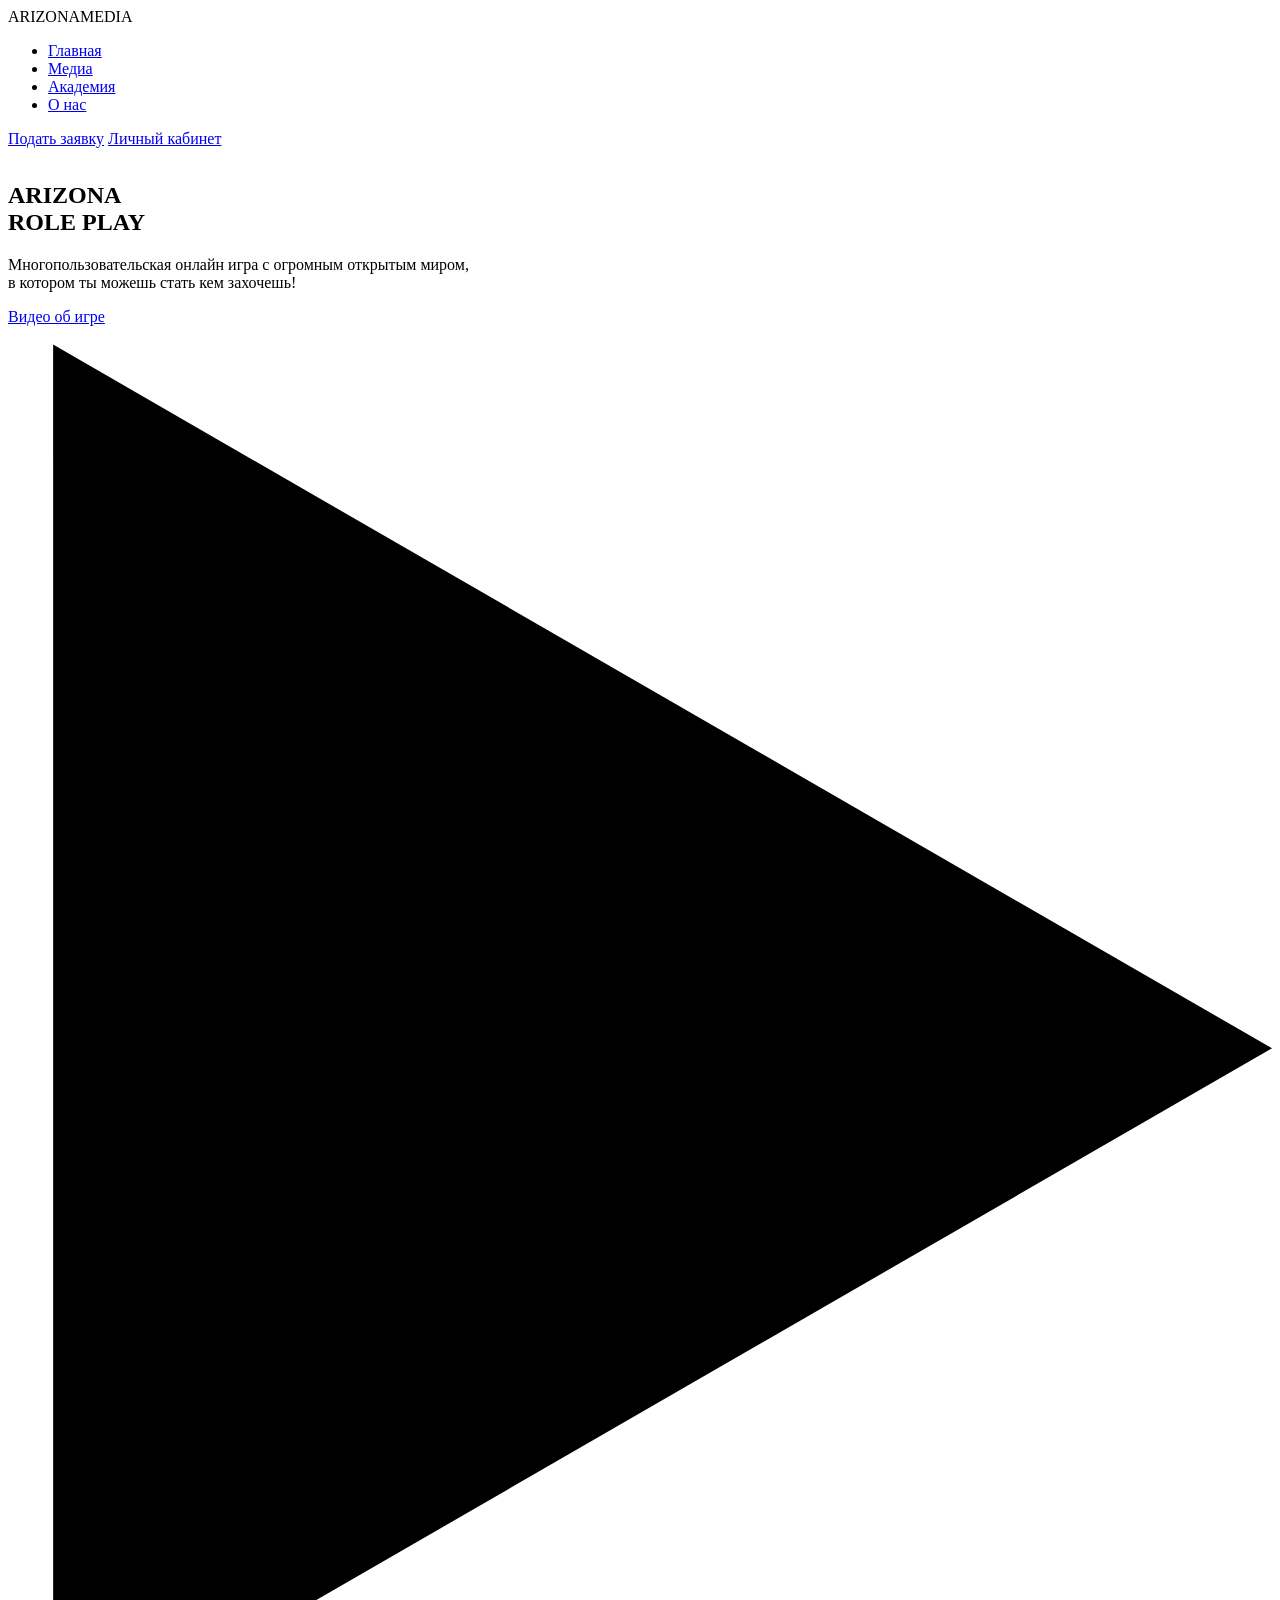
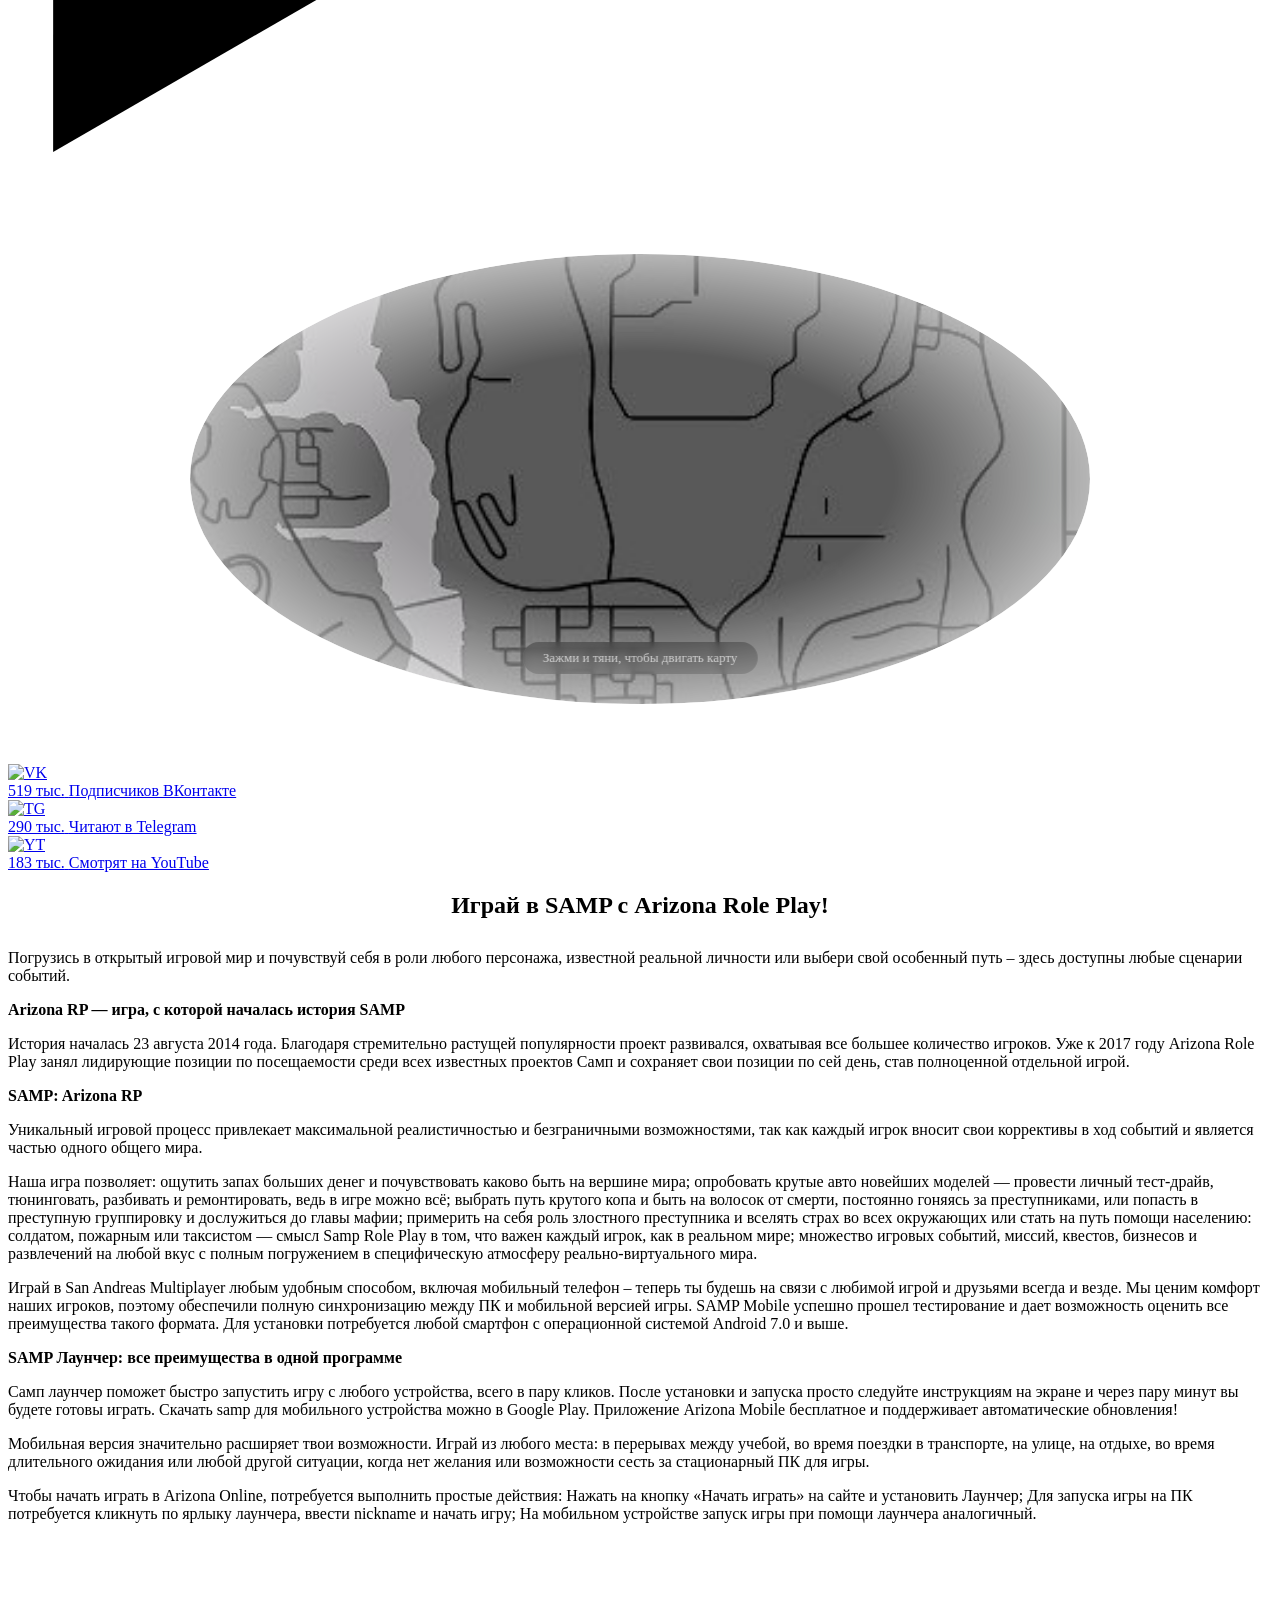
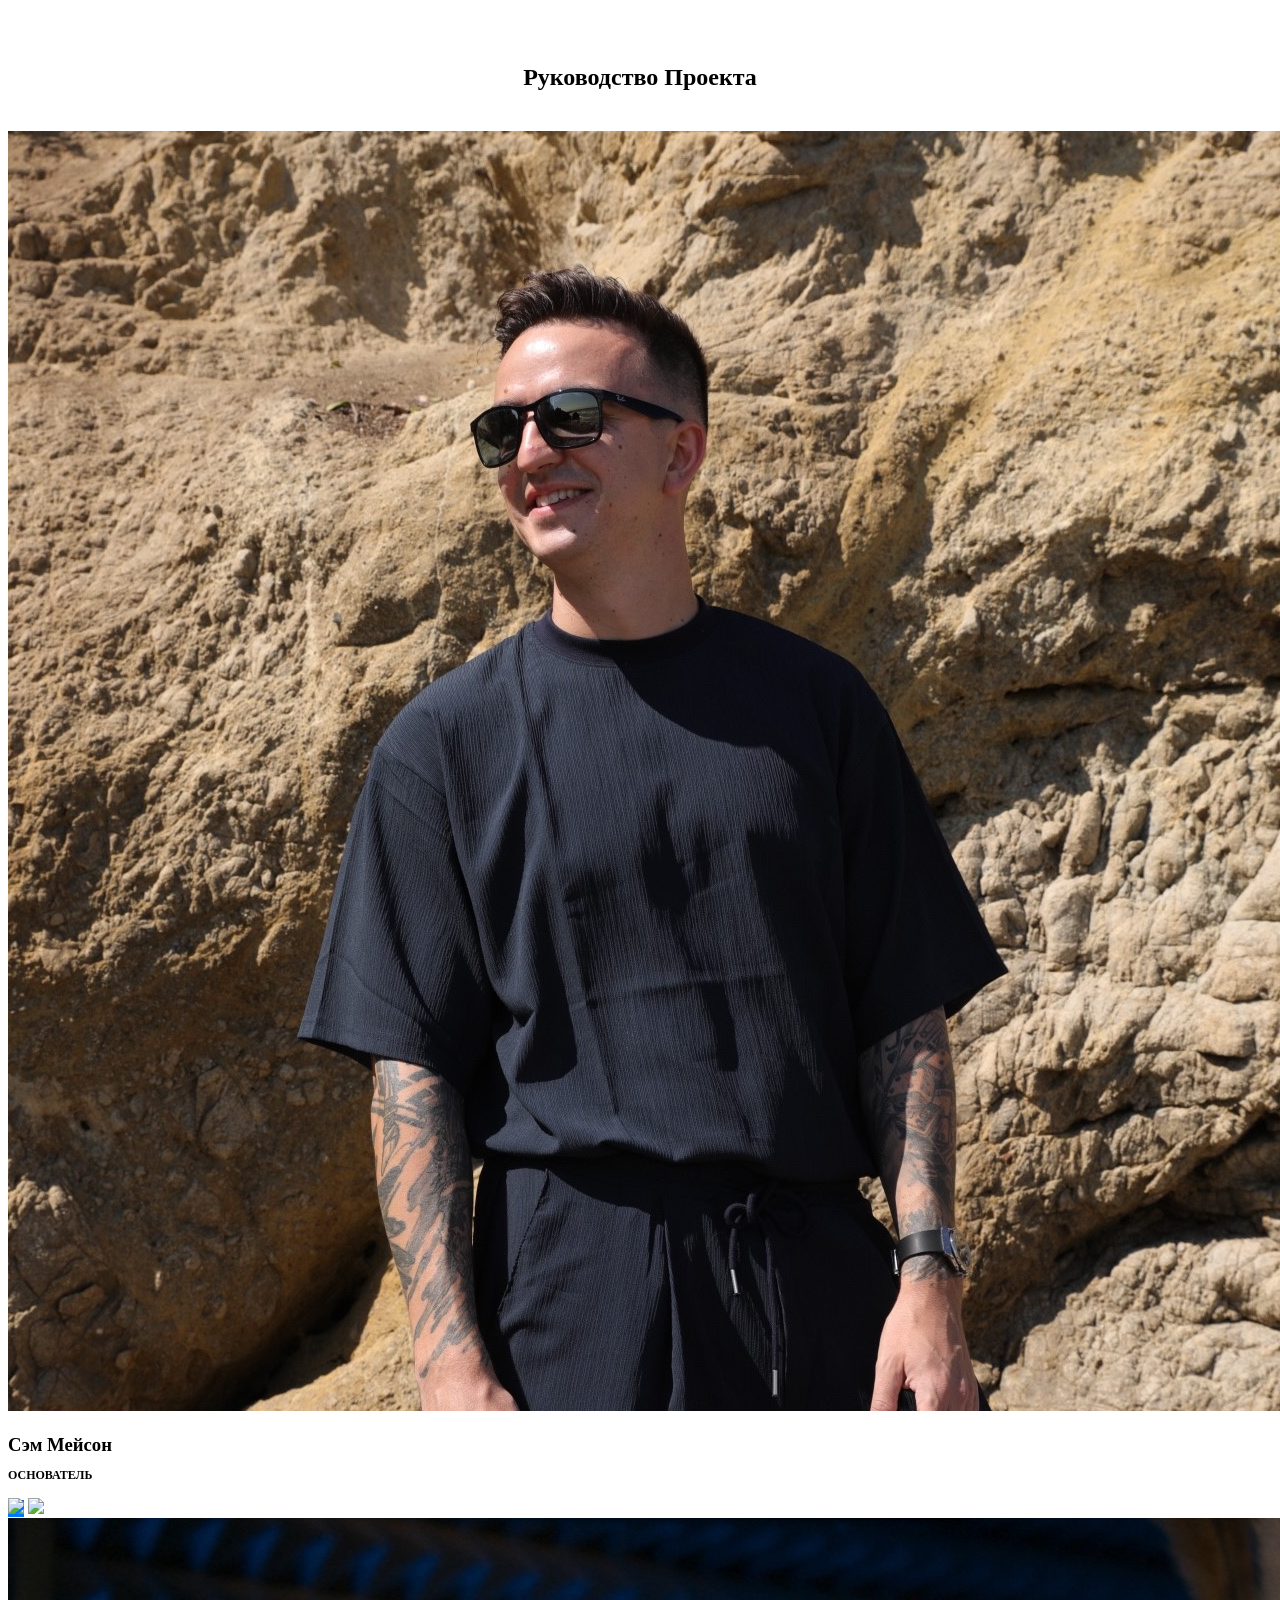
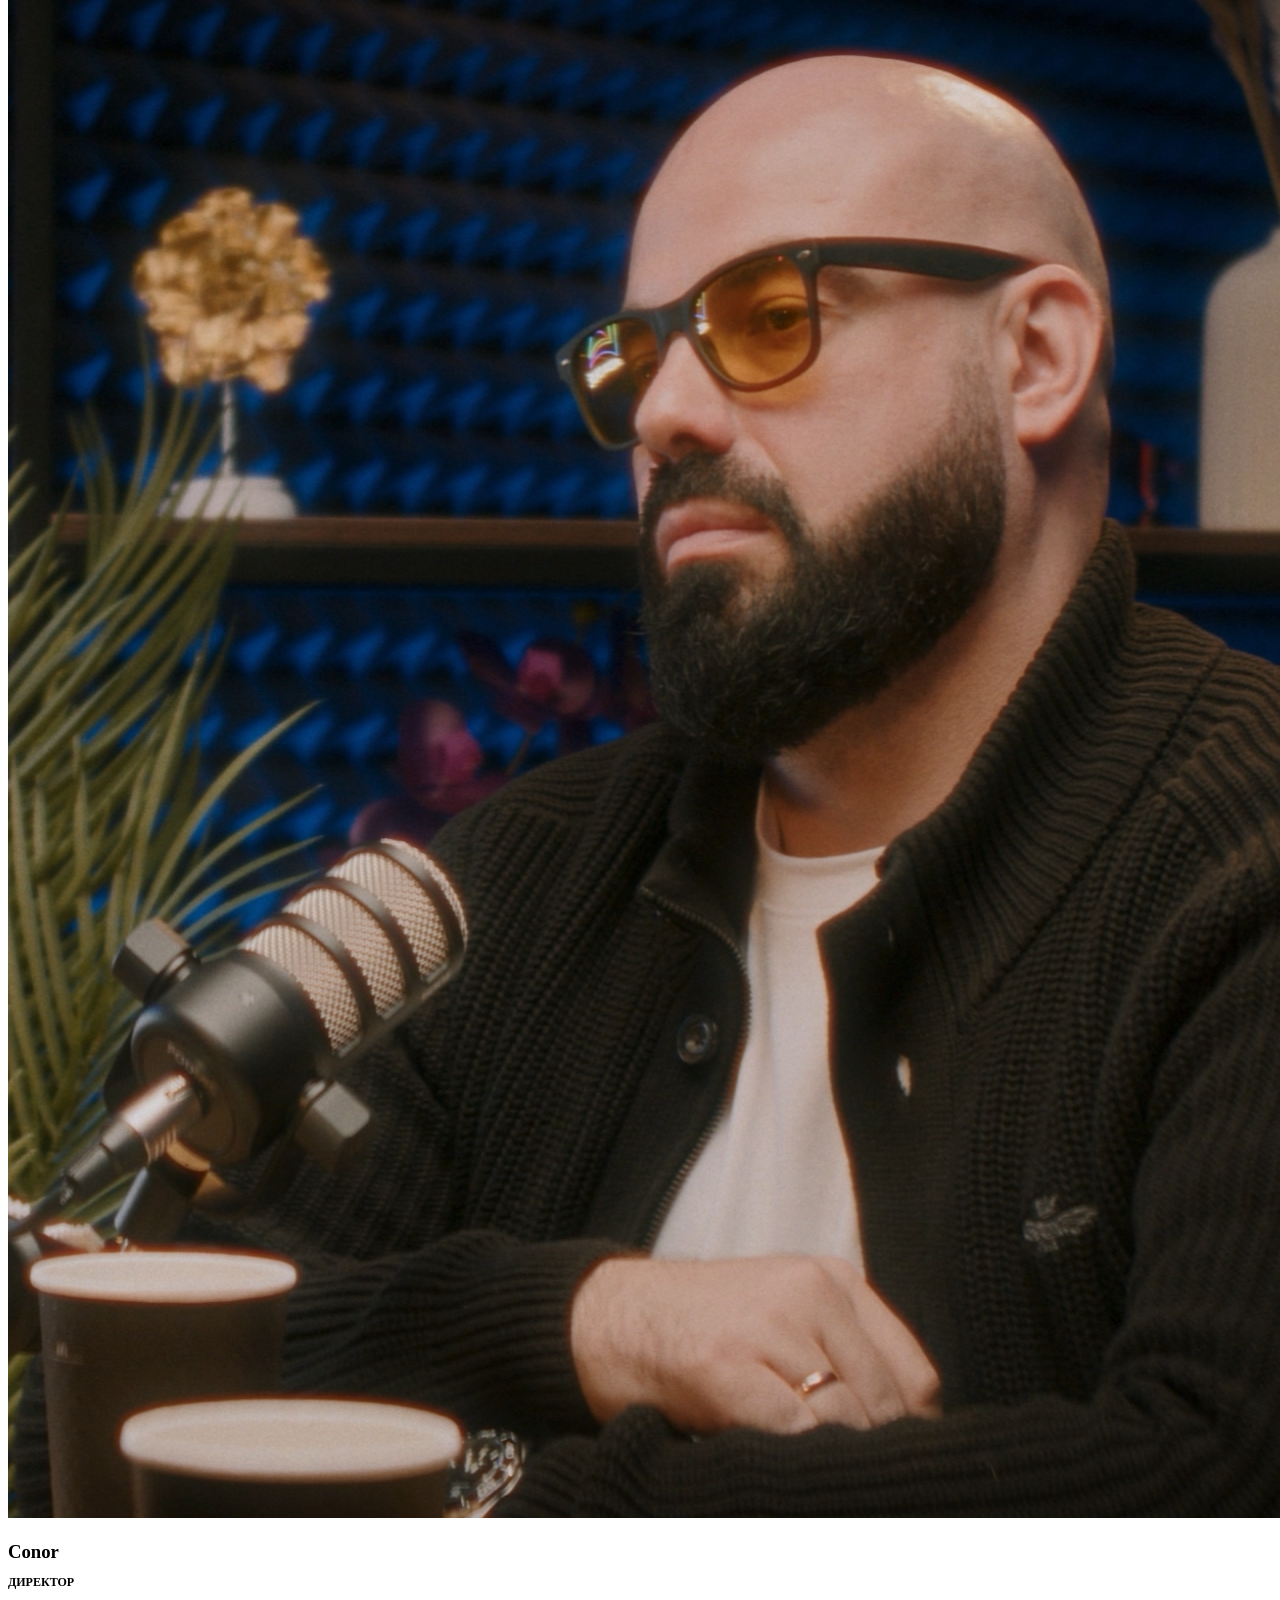
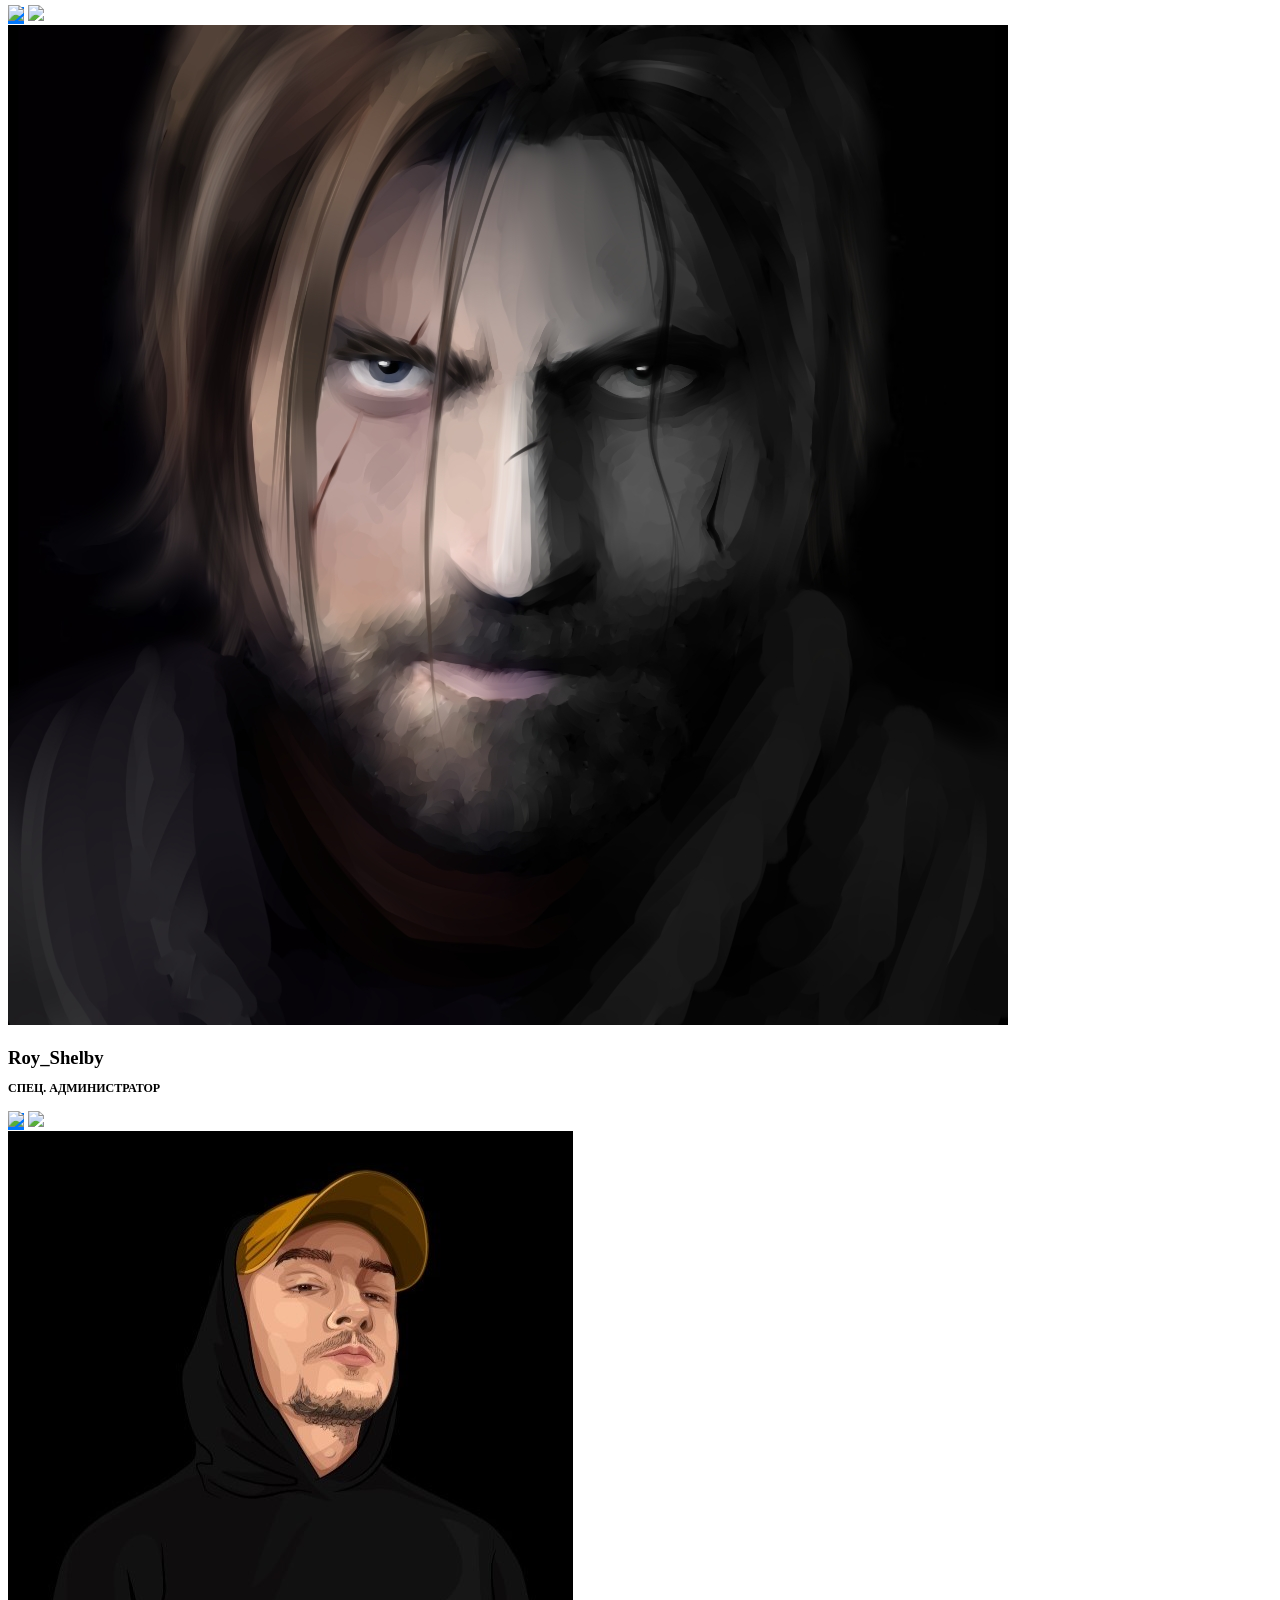
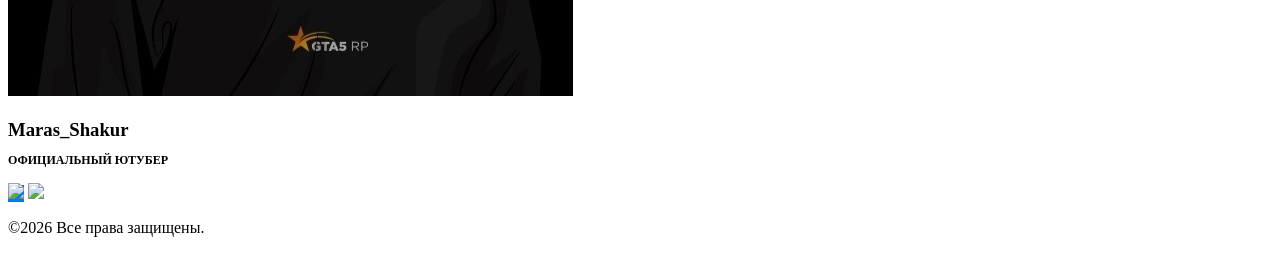
==== pages/about.html @ f9cc820c "Add files via upload" ====
<!DOCTYPE html>
<html lang="ru">
<head>
    <meta charset="UTF-8">
    <meta name="viewport" content="width=device-width, initial-scale=1.0">
    <title>Arizona Media</title>
    
    <link rel="preconnect" href="https://fonts.googleapis.com">
    <link rel="preconnect" href="https://fonts.gstatic.com" crossorigin>
    <link href="https://fonts.googleapis.com/css2?family=Rubik:ital,wght@0,400;0,500;0,700;0,900;1,700;1,900&display=swap" rel="stylesheet">

    <link rel="stylesheet" href="../css/reset.css">
    <link rel="stylesheet" href="../css/base.css">
    <link rel="stylesheet" href="../css/layout.css">
    <link rel="stylesheet" href="../css/components.css">

    <style>
        /* Овальный контейнер карты */
        .interactive-map-container {
            width: 100%;
            height: 450px; 
            
            /* Форма овала */
            border-radius: 50%; 

            /* --- УБРАЛИ ЧЕРНЫЙ ФОН --- */
            background: transparent; 
            /* ------------------------- */

            /* Маска для плавного исчезновения краев */
            -webkit-mask-image: radial-gradient(ellipse at center, black 40%, transparent 95%);
            mask-image: radial-gradient(ellipse at center, black 40%, transparent 95%);

            overflow: hidden;
            position: relative;
            margin-bottom: 60px;
            cursor: grab;
            
            /* Тень снаружи */
            box-shadow: 0 20px 50px rgba(0,0,0,0.5);
            
            max-width: 900px; 
            margin-left: auto;
            margin-right: auto;
        }

        .interactive-map-container:active {
            cursor: grabbing;
        }

        /* Сама картинка карты */
        .draggable-map-img {
            position: absolute;
            
            /* --- ПРИБЛИЗИЛИ КАРТУ (ЗУМ) --- */
            width: 280%; /* Было 160%, стало 280% - очень крупно */
            height: auto; 
            
            /* Центруем увеличенную карту */
            top: -90%;
            left: -90%;
            /* ------------------------------ */

            user-select: none;
            pointer-events: none;
            will-change: transform;
        }

        /* Подсказка поверх карты */
        .map-hint {
            position: absolute;
            bottom: 30px;
            left: 50%;
            transform: translateX(-50%);
            background: rgba(0,0,0,0.5);
            backdrop-filter: blur(5px);
            color: rgba(255, 255, 255, 0.7);
            padding: 8px 20px;
            border-radius: 30px;
            font-size: 13px;
            pointer-events: none;
            z-index: 5;
        }
    </style>
</head>
<body>

    <header class="main-header" style="position: absolute; width: 100%; background: transparent; border: none;">
        <div class="container header-content">
            <div class="logo">ARIZONA<span class="logo-accent">MEDIA</span></div>
            <nav class="main-nav">
                <ul class="nav-list">
                    <li><a href="../index.html" class="nav-link">Главная</a></li>
                    <li><a href="media.html" class="nav-link">Медиа</a></li>
                    <li><a href="academy.html" class="nav-link">Академия</a></li>
                    <li><a href="about.html" class="nav-link active">О нас</a></li>
                </ul>
            </nav>
            <div class="header-buttons">
                <a href="#" class="btn btn-small btn-primary">Подать заявку</a>
                <a href="#start" class="btn btn-small btn-outline">Личный кабинет</a>
            </div>
        </div>
    </header>

    <main>
        
        <section class="hero-fullscreen">
            <video class="hero-video-bg" autoplay muted loop playsinline>
                <source src="../images/bg-video.mp4" type="video/mp4">
            </video>

            <div class="hero-overlay"></div>

            <div class="hero-content">
                <h1 class="hero-title-large">ARIZONA<br>ROLE PLAY</h1>
                
                <p class="hero-subtitle">
                    Многопользовательская онлайн игра с огромным открытым миром,<br>
                    в котором ты можешь стать кем захочешь!
                </p>

                <div class="hero-buttons">
                    <a href="https://youtu.be/2iKlqwhVU0A" target="_blank" class="btn btn-white">
                        Видео об игре 
                        <svg class="btn-icon-svg" viewBox="0 0 14 16" xmlns="http://www.w3.org/2000/svg">
                            <path d="M14 8L0.5 15.7942L0.5 0.205771L14 8Z"/>
                        </svg>
                    </a>
                </div>
            </div>
        </section>


        <section class="steps-section" style="padding-top: 80px;">
            <div class="container">
                
                <div class="interactive-map-container" id="mapContainer">
                    <img src="../images/map.jpg" class="draggable-map-img" id="mapImage" alt="Game Map">
                    <div class="map-hint">Зажми и тяни, чтобы двигать карту</div>
                </div>

                <div class="social-stats-row">
                    <a href="https://vk.com/arizonastaterp" target="_blank" class="social-stat-card">
                        <div class="social-icon-circle bg-vk">
                            <img src="https://cdn.simpleicons.org/vk/white" alt="VK">
                        </div>
                        <div class="social-text">
                            <span class="social-count">519 тыс.</span>
                            <span class="social-label">Подписчиков ВКонтакте</span>
                        </div>
                    </a>

                    <a href="https://t.me/arizona_rpcom" target="_blank" class="social-stat-card">
                        <div class="social-icon-circle bg-tg">
                            <img src="https://cdn.simpleicons.org/telegram/white" alt="TG">
                        </div>
                        <div class="social-text">
                            <span class="social-count">290 тыс.</span>
                            <span class="social-label">Читают в Telegram</span>
                        </div>
                    </a>

                    <a href="https://www.youtube.com/@ArizonaGames1" target="_blank" class="social-stat-card">
                        <div class="social-icon-circle bg-yt">
                            <img src="https://cdn.simpleicons.org/youtube/white" alt="YT">
                        </div>
                        <div class="social-text">
                            <span class="social-count">183 тыс.</span>
                            <span class="social-label">Смотрят на YouTube</span>
                        </div>
                    </a>
                </div>

                <h2 style="text-align: center; margin-bottom: 30px;">Играй в SAMP с Arizona Role Play!</h2>
                
                <div class="scroll-text-container">
                    <div class="scroll-text-content">
                        <p>Погрузись в открытый игровой мир и почувствуй себя в роли любого персонажа, известной реальной личности или выбери свой особенный путь – здесь доступны любые сценарии событий.</p>

                        <p><strong>Arizona RP — игра, с которой началась история SAMP</strong></p>
                        <p>История началась 23 августа 2014 года. Благодаря стремительно растущей популярности проект развивался, охватывая все большее количество игроков. Уже к 2017 году Arizona Role Play занял лидирующие позиции по посещаемости среди всех известных проектов Самп и сохраняет свои позиции по сей день, став полноценной отдельной игрой.</p>
                        <p><strong>SAMP: Arizona RP</strong></p>
                        <p>Уникальный игровой процесс привлекает максимальной реалистичностью и безграничными возможностями, так как каждый игрок вносит свои коррективы в ход событий и является частью одного общего мира.</p>
                        <p>Наша игра позволяет: ощутить запах больших денег и почувствовать каково быть на вершине мира; опробовать крутые авто новейших моделей — провести личный тест-драйв, тюнинговать, разбивать и ремонтировать, ведь в игре можно всё; выбрать путь крутого копа и быть на волосок от смерти, постоянно гоняясь за преступниками, или попасть в преступную группировку и дослужиться до главы мафии; примерить на себя роль злостного преступника и вселять страх во всех окружающих или стать на путь помощи населению: солдатом, пожарным или таксистом — смысл Samp Role Play в том, что важен каждый игрок, как в реальном мире; множество игровых событий, миссий, квестов, бизнесов и развлечений на любой вкус с полным погружением в специфическую атмосферу реально-виртуального мира.</p>
                        <p>Играй в San Andreas Multiplayer любым удобным способом, включая мобильный телефон – теперь ты будешь на связи с любимой игрой и друзьями всегда и везде. Мы ценим комфорт наших игроков, поэтому обеспечили полную синхронизацию между ПК и мобильной версией игры. SAMP Mobile успешно прошел тестирование и дает возможность оценить все преимущества такого формата. Для установки потребуется любой смартфон с операционной системой Android 7.0 и выше.</p>
                        <p><strong>SAMP Лаунчер: все преимущества в одной программе</strong></p>
                        <p>Самп лаунчер поможет быстро запустить игру с любого устройства, всего в пару кликов. После установки и запуска просто следуйте инструкциям на экране и через пару минут вы будете готовы играть. Скачать samp для мобильного устройства можно в Google Play. Приложение Arizona Mobile бесплатное и поддерживает автоматические обновления!</p>
                        <p>Мобильная версия значительно расширяет твои возможности. Играй из любого места: в перерывах между учебой, во время поездки в транспорте, на улице, на отдыхе, во время длительного ожидания или любой другой ситуации, когда нет желания или возможности сесть за стационарный ПК для игры.</p>
                        <p>Чтобы начать играть в Arizona Online, потребуется выполнить простые действия: Нажать на кнопку «Начать играть» на сайте и установить Лаунчер; Для запуска игры на ПК потребуется кликнуть по ярлыку лаунчера, ввести nickname и начать игру; На мобильном устройстве запуск игры при помощи лаунчера аналогичный.</p>
                    </div>
                </div>

                <h2 style="text-align: center; margin: 80px 0 40px 0; border-top: 1px solid rgba(255,255,255,0.05); padding-top: 60px;">
                    Руководство Проекта
                </h2>
                
                <div class="steps-grid" id="team-grid"></div>

            </div>
        </section>

    </main>

    <footer class="main-footer">
        <div class="container">
            <p class="copyright">&copy;2026 Все права защищены.</p>
        </div>
    </footer>

    <script>
        // --- СКРИПТ АДМИНИСТРАЦИИ ---
        const teamData = [
            { name: "Сэм Мейсон", role: "Основатель", img: "sammason.jpg", link: "https://vk.com/s.mason", tg_link: "https://t.me/arizona_rpcom" },
            { name: "Conor", role: "Директор", img: "conor.jpg", link: "https://vk.com/13conor13", tg_link: "https://t.me/arizona_rpcom" },
            { name: "Roy_Shelby", role: "Спец. Администратор", img: "royshalby.jpg", link: "https://vk.com/royshelby", tg_link: "https://t.me/royshelby777" },
            { name: "Maras_Shakur", role: "Официальный Ютубер", img: "maras.jpg", link: "https://vk.com/maradowa", tg_link: "https://t.me/arizona_rpcom" }
        ];

        function createTeamCard(index, dataList) {
            const iconVk = 'https://cdn.simpleicons.org/vk/white';
            const iconTelegram = 'https://cdn.simpleicons.org/telegram/white';
            const person = dataList[index];
            let finalImg = `../images/${person.img}`;
            let backupImg = `https://robohash.org/${person.name}.png?size=200x200&set=set3`;
            
            return `
                <div class="media-card">
                    <div class="media-avatar" style="border-color: var(--accent-red);">
                        <img src="${finalImg}" onerror="this.onerror=null;this.src='${backupImg}';" alt="${person.name}">
                    </div>
                    <h3 style="margin-bottom: 5px;">${person.name}</h3>
                    <p style="color: var(--accent-blue); font-weight: 700; margin-bottom: 15px; text-transform: uppercase; font-size: 12px;">${person.role}</p>
                    <div class="media-links">
                        <a href="${person.link}" target="_blank" class="social-btn" style="background: #0077FF;" title="VK"><img src="${iconVk}"></a>
                        <a href="${person.tg_link}" target="_blank" class="social-btn telegram-btn" title="Telegram"><img src="${iconTelegram}"></a>
                    </div>
                </div>
            `;
        }

        document.addEventListener("DOMContentLoaded", () => {
            const grid = document.getElementById('team-grid');
            let htmlContent = '';
            for (let i = 0; i < teamData.length; i++) {
                htmlContent += createTeamCard(i, teamData);
            }
            grid.innerHTML = htmlContent;
        });

        // --- СКРИПТ ДЛЯ ПЕРЕТАСКИВАНИЯ КАРТЫ ---
        const mapContainer = document.getElementById('mapContainer');
        const mapImage = document.getElementById('mapImage');
        let isDragging = false;
        let startX, startY;
        let currentTranslateX = 0, currentTranslateY = 0;
        let previousTranslateX = 0, previousTranslateY = 0;

        mapContainer.addEventListener('mousedown', (e) => {
            isDragging = true;
            startX = e.clientX;
            startY = e.clientY;
            mapContainer.style.cursor = 'grabbing';
        });

        mapContainer.addEventListener('mousemove', (e) => {
            if (!isDragging) return;
            const x = e.clientX;
            const y = e.clientY;
            const deltaX = x - startX;
            const deltaY = y - startY;
            currentTranslateX = previousTranslateX + deltaX;
            currentTranslateY = previousTranslateY + deltaY;
            mapImage.style.transform = `translate(${currentTranslateX}px, ${currentTranslateY}px)`;
        });

        const stopDragging = () => {
            if (!isDragging) return;
            isDragging = false;
            previousTranslateX = currentTranslateX;
            previousTranslateY = currentTranslateY;
            mapContainer.style.cursor = 'grab';
        };

        mapContainer.addEventListener('mouseup', stopDragging);
        mapContainer.addEventListener('mouseleave', stopDragging);
    </script>
</body>
</html>
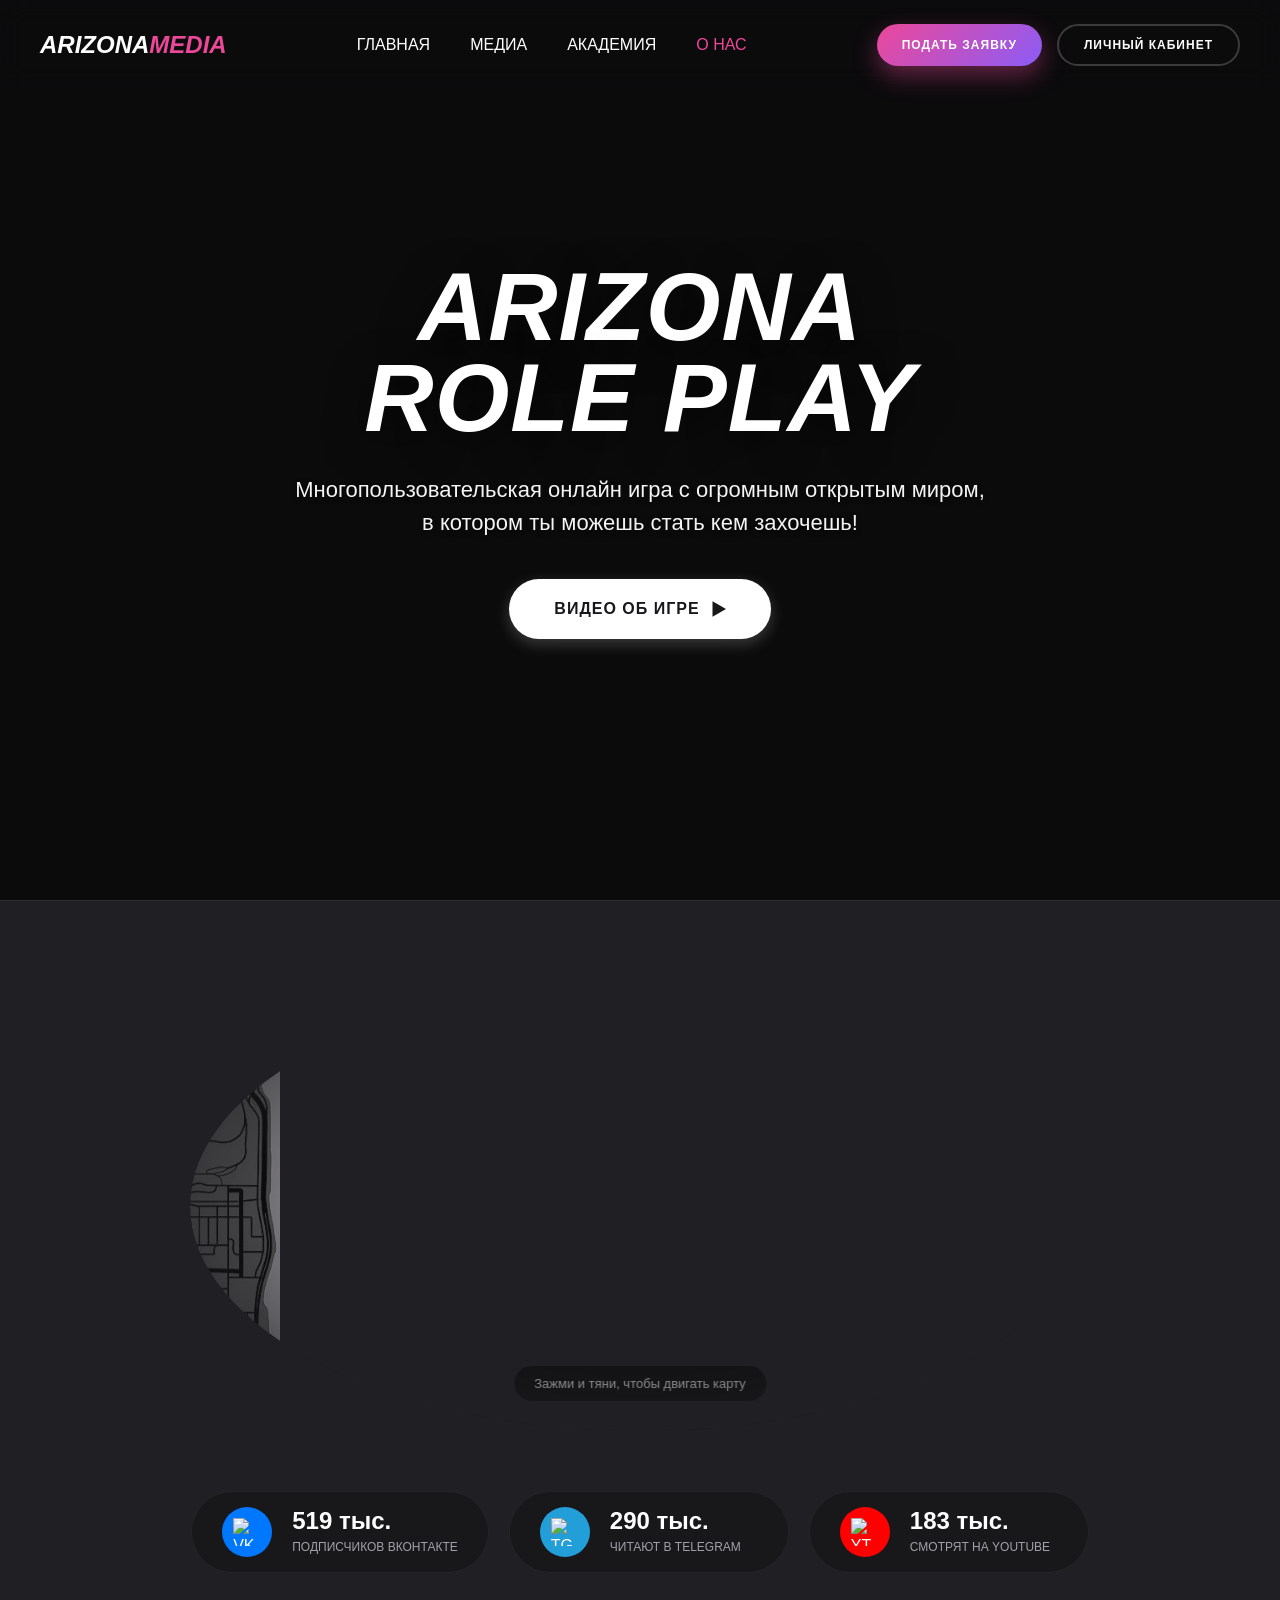
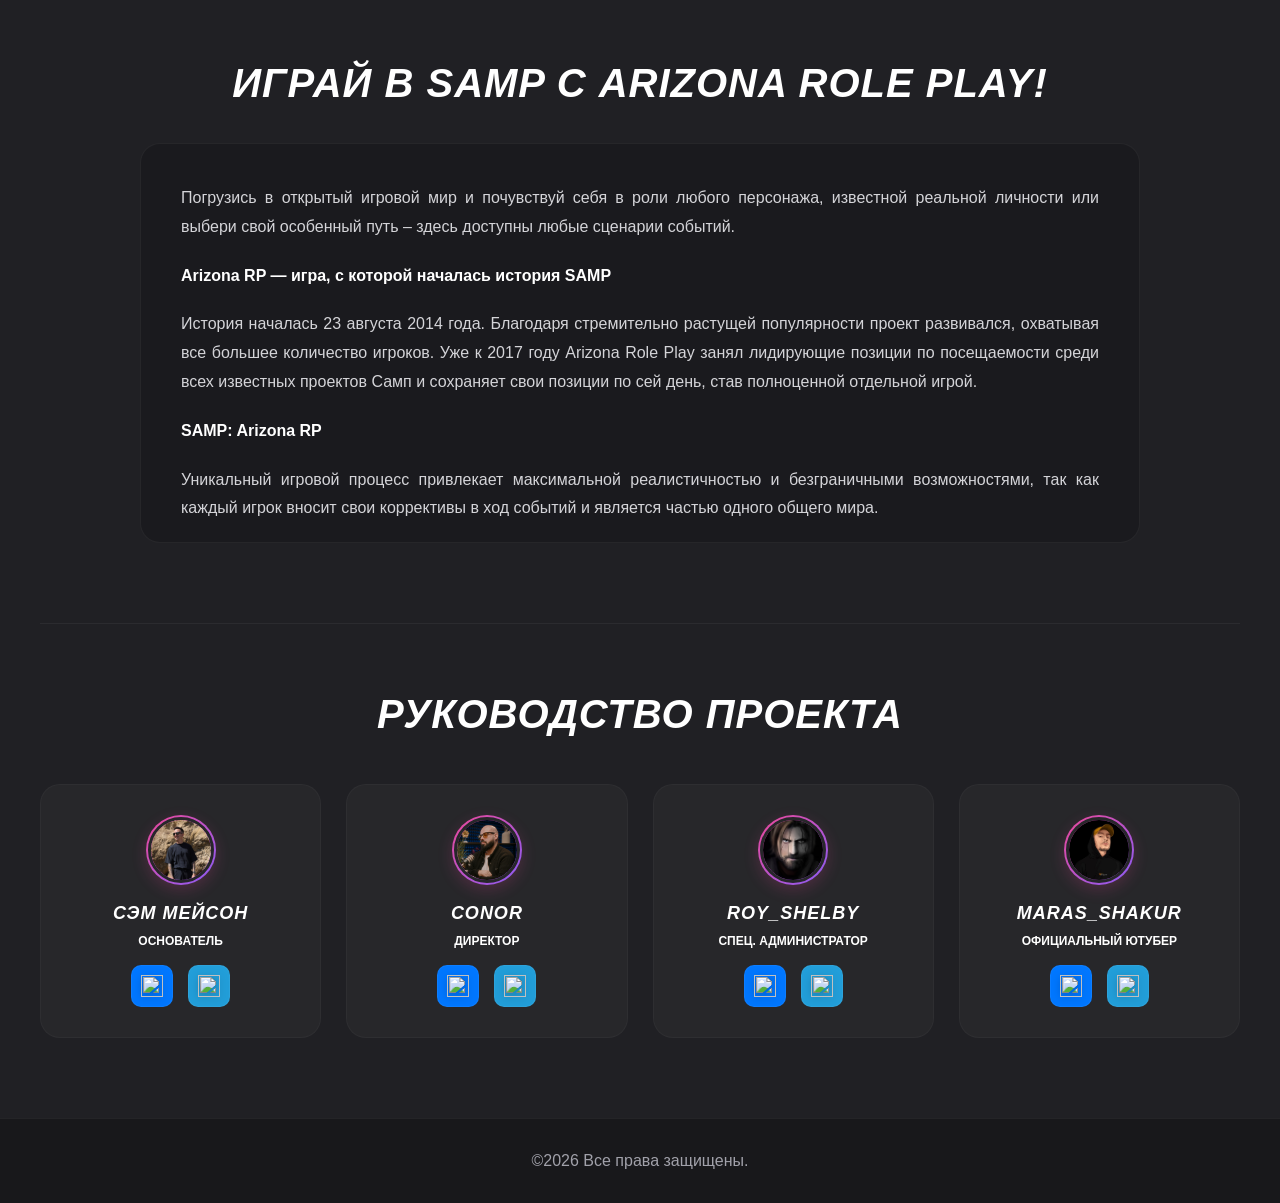
==== commit f548928e: "Add files via upload" ====
--- a/pages/about.html
+++ b/pages/about.html
@@ -107,7 +107,7 @@
         
         <section class="hero-fullscreen">
             <video class="hero-video-bg" autoplay muted loop playsinline>
-                <source src="../images/bg-video.mp4" type="video/mp4">
+                <source src="../images/bg-video.MOV" type="video/mp4">
             </video>
 
             <div class="hero-overlay"></div>
--- a/css/base.css
+++ b/css/base.css
@@ -0,0 +1,38 @@
+:root {
+    /* --- ПАЛИТРА: Как на скриншоте --- */
+    
+    --bg-body: #18181b;       /* Темный фон страницы */
+    --bg-card: #27272a;       /* Тот самый серый цвет карточек */
+    
+    /* Градиенты (Оранжевый для цифр, Розовый для акцентов) */
+    --gradient-red: linear-gradient(135deg, #ff4b1f 0%, #ff9068 100%);
+    --gradient-accent: linear-gradient(135deg, #ec4899 0%, #8b5cf6 100%);
+    
+    --accent-red: #ec4899;
+    --text-white: #ffffff;
+    --text-gray: #a1a1aa;
+    
+    --radius-lg: 20px; /* Скругление как на картинке */
+    
+    --font-main: 'Rubik', sans-serif;
+}
+
+body {
+    background-color: var(--bg-body);
+    font-family: var(--font-main);
+    color: var(--text-white);
+    line-height: 1.5;
+    min-height: 100vh;
+    display: flex;
+    flex-direction: column;
+}
+
+h1, h2, h3 {
+    font-weight: 900;
+    text-transform: uppercase;
+    margin-bottom: 0.5em;
+    font-style: italic;
+    letter-spacing: 1px;
+}
+
+a { text-decoration: none; color: inherit; transition: 0.3s; }
--- a/css/layout.css
+++ b/css/layout.css
@@ -0,0 +1,118 @@
+.container { max-width: 1240px; margin: 0 auto; padding: 0 20px; }
+
+.main-header {
+    height: 90px; background: rgba(24, 24, 27, 0.9);
+    backdrop-filter: blur(12px); position: sticky; top: 0; z-index: 100;
+    border-bottom: 1px solid rgba(255,255,255,0.05);
+}
+.header-content { height: 100%; display: flex; align-items: center; justify-content: space-between; }
+.logo { font-size: 24px; font-weight: 900; font-style: italic; }
+.logo-accent { color: var(--accent-red); }
+
+/* Hero */
+.hero { position: relative; padding: 150px 0 100px 0; overflow: hidden; }
+.hero-video { position: absolute; top: 50%; left: 50%; min-width: 100%; min-height: 100%; z-index: -2; transform: translate(-50%, -50%); object-fit: cover; }
+.hero-overlay { position: absolute; top: 0; left: 0; width: 100%; height: 100%; background: rgba(24, 24, 27, 0.85); z-index: -1; }
+.hero-wrapper { position: relative; z-index: 2; display: flex; justify-content: center; text-align: center; }
+.hero-text { max-width: 800px; }
+.hero h1 { font-size: 64px; line-height: 1; margin: 20px 0; text-shadow: 0 5px 15px rgba(0,0,0,0.5); }
+.hero p { font-size: 18px; color: var(--text-gray); margin-bottom: 40px; }
+
+/* Steps / Media Section */
+.steps-section { background-color: #202024; padding: 80px 0; border-top: 1px solid rgba(255,255,255,0.05); }
+.steps-section h2 { text-align: center; font-size: 40px; margin-bottom: 20px; }
+.section-desc { text-align: center; color: var(--text-gray); font-size: 16px; max-width: 700px; margin: 0 auto 50px auto; }
+
+/* Сетка карточек */
+.steps-grid {
+    display: grid;
+    /* Увеличили минимальную ширину до 280px, чтобы они были пошире */
+    grid-template-columns: repeat(auto-fit, minmax(280px, 1fr));
+    gap: 25px;
+}
+
+.steps-grid.two-columns { max-width: 900px; margin: 0 auto; }
+
+.main-footer { background: var(--bg-body); padding: 30px 0; border-top: 1px solid rgba(255,255,255,0.05); margin-top: auto; text-align: center; color: var(--text-gray); }
+
+@media (max-width: 768px) {
+    .hero h1 { font-size: 36px; }
+    .nav-list { display: none; }
+}
+/* --- HERO SECTION (Секция с Видео) --- */
+.hero-fullscreen {
+    position: relative;
+    width: 100%;
+    height: 100vh; /* Высота на весь экран */
+    min-height: 600px;
+    display: flex;
+    align-items: center;
+    justify-content: center;
+    text-align: center;
+    overflow: hidden;
+    color: white;
+    /* Если хедер прозрачный и наезжает, можно добавить margin-top */
+    /* margin-top: -90px; padding-top: 90px; */
+}
+
+/* Видео на фоне */
+.hero-video-bg {
+    position: absolute;
+    top: 50%;
+    left: 50%;
+    min-width: 100%;
+    min-height: 100%;
+    width: auto;
+    height: auto;
+    z-index: -2;
+    transform: translate(-50%, -50%);
+    object-fit: cover;
+}
+
+/* Затемнение (чтобы текст читался) */
+.hero-overlay {
+    position: absolute;
+    top: 0;
+    left: 0;
+    width: 100%;
+    height: 100%;
+    background: rgba(0, 0, 0, 0.55); /* Чуть темнее для контраста */
+    z-index: -1;
+}
+
+/* Контент по центру */
+.hero-content {
+    position: relative;
+    z-index: 1;
+    max-width: 1000px;
+    padding: 0 20px;
+    animation: fadeUp 1s ease-out;
+}
+
+/* Заголовок ARIZONA ROLE PLAY */
+.hero-title-large {
+    font-size: 96px; /* Как на скриншоте */
+    font-weight: 900;
+    line-height: 0.95;
+    text-transform: uppercase;
+    font-style: italic;
+    margin-bottom: 30px;
+    text-shadow: 0 10px 40px rgba(0,0,0,0.6);
+}
+
+/* Подзаголовок (описание) */
+.hero-subtitle {
+    font-size: 22px;
+    font-weight: 400;
+    line-height: 1.5;
+    margin: 0 auto 40px auto;
+    max-width: 800px;
+    color: #f4f4f5;
+    text-shadow: 0 2px 5px rgba(0,0,0,0.5);
+}
+
+/* Адаптив для мобильных */
+@media (max-width: 768px) {
+    .hero-title-large { font-size: 48px; }
+    .hero-subtitle { font-size: 16px; }
+}
--- a/css/components.css
+++ b/css/components.css
@@ -0,0 +1,454 @@
+/* --- Навигация --- */
+.nav-list { display: flex; gap: 40px; list-style: none; }
+.nav-link { font-weight: 500; font-size: 16px; text-transform: uppercase; transition: 0.3s; }
+.nav-link:hover, .nav-link.active { color: var(--accent-red); }
+
+/* --- Кнопки --- */
+.header-buttons, .hero-buttons { display: flex; gap: 15px; flex-wrap: wrap; justify-content: center; }
+
+.btn {
+    display: inline-flex; align-items: center; justify-content: center;
+    padding: 18px 40px; border-radius: 50px;
+    font-weight: 700; text-transform: uppercase; font-size: 14px;
+    letter-spacing: 1px; cursor: pointer; border: none; transition: 0.3s;
+}
+.btn-small { padding: 10px 25px; font-size: 12px; }
+
+.btn-primary { background: var(--gradient-accent); color: white; box-shadow: 0 10px 25px rgba(236, 72, 153, 0.4); }
+.btn-primary:hover { transform: translateY(-3px); box-shadow: 0 15px 35px rgba(236, 72, 153, 0.6); }
+
+.btn-pulse { animation: pulse 2s infinite; }
+@keyframes pulse {
+    0% { box-shadow: 0 0 0 0 rgba(236, 72, 153, 0.7); }
+    70% { box-shadow: 0 0 0 15px rgba(236, 72, 153, 0); }
+    100% { box-shadow: 0 0 0 0 rgba(236, 72, 153, 0); }
+}
+
+.btn-secondary { background: rgba(255,255,255,0.1); color: white; border: 1px solid rgba(255,255,255,0.1); }
+.btn-secondary:hover { background: rgba(255,255,255,0.2); }
+.btn-outline { border: 2px solid rgba(255,255,255,0.2); color: white; }
+.btn-outline:hover { border-color: var(--accent-red); color: var(--accent-red); }
+
+/* --- ЕДИНЫЙ СТИЛЬ БОКСОВ (КАРТОЧЕК) --- */
+.step-card, .media-card {
+    background: var(--bg-card); /* Цвет #27272a со скрина */
+    border-radius: var(--radius-lg);
+    border: 1px solid rgba(255,255,255,0.03);
+    text-align: center;
+    transition: 0.3s;
+    display: flex;
+    flex-direction: column;
+    align-items: center;
+    
+    /* Сделали компактнее: */
+    padding: 30px 20px; 
+    height: 100%; /* Чтобы они были одной высоты в ряду */
+}
+
+.step-card:hover, .media-card:hover {
+    transform: translateY(-5px);
+    border-color: var(--accent-red);
+    box-shadow: 0 10px 30px rgba(0,0,0,0.2);
+}
+
+.step-card h3, .media-card h3 {
+    font-size: 18px;
+    margin-bottom: 10px;
+    color: white;
+    font-weight: 800;
+}
+.step-card p { color: var(--text-gray); font-size: 14px; margin-bottom: 0; }
+
+/* Кружок с цифрой (как на скрине) */
+.step-number {
+    width: 60px; height: 60px;
+    background: var(--gradient-red); /* Оранжевый градиент */
+    border-radius: 50%;
+    display: flex; align-items: center; justify-content: center;
+    font-size: 24px; font-weight: 900; color: white;
+    margin-bottom: 20px;
+    box-shadow: 0 10px 20px rgba(255, 75, 31, 0.3);
+}
+
+/* Аватарка в Медиа (Сделали размер как у цифры 60px) */
+.media-avatar {
+    width: 70px; height: 70px; /* Чуть больше цифры, но компактно */
+    border-radius: 50%;
+    padding: 2px;
+    background: linear-gradient(135deg, #ec4899, #8b5cf6);
+    margin-bottom: 15px;
+    box-shadow: 0 5px 15px rgba(236, 72, 153, 0.2);
+}
+
+.media-avatar img {
+    width: 100%; height: 100%;
+    border-radius: 50%;
+    object-fit: cover;
+    background-color: #111;
+    border: 3px solid var(--bg-card);
+    display: block;
+}
+
+/* Кнопки ссылок - компактные */
+.media-links { width: 100%; display: flex; flex-direction: column; gap: 8px; margin-top: auto; }
+
+.link-btn {
+    display: block; width: 100%; padding: 8px 0; /* Тонкие кнопки */
+    border-radius: 8px; font-size: 11px; font-weight: 700;
+    text-transform: uppercase; text-decoration: none;
+    transition: 0.2s; color: white;
+}
+.link-btn:hover { opacity: 0.9; transform: scale(1.02); }
+
+.tiktok-link { background: #000; border: 1px solid #333; }
+.telegram-link { background: #229ED9; }
+.youtube-link { background: #FF0000; }
+.twitch-link { background: #9146FF; }
+
+/* Табы */
+.media-tabs { display: flex; justify-content: center; gap: 15px; margin-bottom: 40px; flex-wrap: wrap; }
+.tab-btn {
+    background: transparent; border: 2px solid rgba(255,255,255,0.1);
+    color: var(--text-gray); padding: 10px 30px; border-radius: 50px;
+    cursor: pointer; font-weight: 700; text-transform: uppercase; font-size: 13px; transition: 0.3s;
+}
+.tab-btn:hover, .tab-btn.active { background: var(--gradient-accent); color: white; border-color: transparent; }
+.media-section-content { display: none; animation: fadeIn 0.5s ease; }
+.media-section-content.active { display: block; }
+@keyframes fadeIn { from { opacity: 0; transform: translateY(10px); } to { opacity: 1; transform: translateY(0); } }
+/* --- Ссылки (Соцсети - только иконки) --- */
+.media-links {
+    width: 100%;
+    display: flex;
+    flex-direction: row; /* Выстраиваем в ряд */
+    justify-content: center; /* Центрируем */
+    gap: 15px; /* Расстояние между иконками */
+    margin-top: auto;
+}
+
+.social-btn {
+    width: 42px;
+    height: 42px;
+    border-radius: 10px; /* Слегка скругленный квадрат */
+    display: flex;
+    align-items: center;
+    justify-content: center;
+    transition: all 0.3s ease;
+    border: 1px solid rgba(255,255,255,0.05);
+}
+
+.social-btn img {
+    width: 22px; /* Размер самой иконки внутри */
+    height: 22px;
+    display: block;
+    filter: drop-shadow(0 2px 4px rgba(0,0,0,0.2));
+}
+
+.social-btn:hover {
+    transform: translateY(-3px);
+    filter: brightness(1.2);
+}
+
+/* Цвета кнопок */
+.tiktok-btn {
+    background-color: #000000;
+    border-color: #333;
+}
+
+.telegram-btn {
+    background-color: #229ED9; /* Официальный цвет Telegram */
+}
+
+.youtube-btn {
+    background-color: #FF0000; /* Официальный цвет YouTube */
+}
+
+.twitch-btn {
+    background-color: #9146FF; /* Официальный цвет Twitch */
+}
+/* --- КАРТОЧКА-КНОПКА "ЕЩЁ" --- */
+.show-more-card {
+    cursor: pointer;
+    display: flex;
+    justify-content: center;
+    align-items: center;
+    min-height: 250px; /* Высота как у других карточек */
+    border: 2px dashed rgba(255, 255, 255, 0.1); /* Пунктирная рамка для отличия */
+    transition: all 0.4s cubic-bezier(0.25, 0.8, 0.25, 1);
+}
+
+.show-more-card:hover {
+    border-color: var(--accent-red);
+    background: rgba(255, 255, 255, 0.03);
+    transform: translateY(-5px);
+    box-shadow: 0 10px 30px rgba(0,0,0,0.3);
+}
+
+.show-more-text {
+    font-size: 24px;
+    font-weight: 900;
+    text-transform: uppercase;
+    color: var(--text-white);
+    letter-spacing: 2px;
+}
+
+.show-more-card:hover .show-more-text {
+    color: var(--accent-red);
+}
+
+/* --- ПЛАВНАЯ АНИМАЦИЯ ПОЯВЛЕНИЯ --- */
+.hidden-item {
+    display: none !important;
+}
+
+.reveal-item {
+    display: flex !important;
+    animation: smoothReveal 0.8s cubic-bezier(0.22, 1, 0.36, 1) forwards;
+    opacity: 0;
+    transform: translateY(40px) scale(0.95);
+}
+
+@keyframes smoothReveal {
+    to {
+        opacity: 1;
+        transform: translateY(0) scale(1);
+    }
+}
+/* --- ИНФО-БОКСЫ (КАК НА СКРИНШОТЕ) --- */
+.info-boxes-grid {
+    display: grid;
+    grid-template-columns: repeat(auto-fit, minmax(300px, 1fr));
+    gap: 30px;
+    margin-bottom: 80px;
+}
+
+.info-box {
+    background: #18181b; /* Темный фон как на скрине */
+    border: 1px solid rgba(255, 255, 255, 0.05);
+    padding: 50px 30px;
+    border-radius: 20px;
+    text-align: center;
+    transition: 0.3s;
+    display: flex;
+    flex-direction: column;
+    align-items: center;
+}
+
+.info-box:hover {
+    transform: translateY(-5px);
+    border-color: var(--accent-red); /* Розовая обводка при наведении */
+}
+
+/* Оранжевый круг с цифрой */
+.info-number {
+    width: 70px;
+    height: 70px;
+    background: linear-gradient(135deg, #ff4b1f 0%, #ff9068 100%); /* Оранжевый градиент */
+    border-radius: 50%;
+    display: flex;
+    align-items: center;
+    justify-content: center;
+    font-size: 28px;
+    font-weight: 900;
+    color: white;
+    margin-bottom: 25px;
+    box-shadow: 0 10px 20px rgba(255, 75, 31, 0.3);
+}
+
+.info-box h3 {
+    font-size: 24px;
+    font-weight: 900;
+    text-transform: uppercase;
+    font-style: italic;
+    margin-bottom: 15px;
+    color: white;
+    letter-spacing: 1px;
+}
+
+.info-box p {
+    font-size: 16px;
+    color: #a1a1aa; /* Светло-серый текст */
+    line-height: 1.6;
+    max-width: 300px; /* Чтобы текст не разъезжался */
+}
+/* Кнопки в Hero секции */
+.hero-buttons {
+    display: flex;
+    justify-content: center;
+    gap: 20px;
+    flex-wrap: wrap;
+}
+
+/* Белая кнопка (Видео об игре) */
+.btn-white {
+    background: white;
+    color: #18181b; /* Черный текст */
+    border: none;
+    padding: 18px 45px;
+    border-radius: 50px;
+    font-weight: 700;
+    font-size: 16px;
+    text-transform: uppercase;
+    display: inline-flex;
+    align-items: center;
+    gap: 12px; /* Расстояние до иконки */
+    transition: 0.3s;
+    box-shadow: 0 5px 15px rgba(255,255,255,0.2);
+}
+
+.btn-white:hover {
+    background: #f4f4f5;
+    transform: translateY(-3px);
+    box-shadow: 0 10px 25px rgba(255,255,255,0.3);
+}
+
+/* Иконка внутри кнопки */
+.btn-icon-svg {
+    width: 14px;
+    height: 16px;
+    fill: #18181b; /* Цвет иконки под цвет текста */
+}
+/* --- СЕКЦИЯ КАРТЫ (Map Section) --- */
+.map-section {
+    position: relative;
+    width: 100%;
+    height: 400px; /* Высота блока карты */
+    background-color: #09090b; /* Темный фон */
+    /* Здесь можно поставить картинку карты на фон */
+    background-image: radial-gradient(circle at center, rgba(255,255,255,0.05) 0%, rgba(0,0,0,0) 70%);
+    border-radius: 20px;
+    border: 1px solid rgba(255, 255, 255, 0.05);
+    display: flex;
+    align-items: center;
+    justify-content: center;
+    margin-bottom: 50px;
+    overflow: hidden;
+}
+
+/* Кнопка "Посмотреть карту" по центру */
+.btn-map {
+    background: rgba(255, 255, 255, 0.1);
+    backdrop-filter: blur(10px);
+    border: 1px solid rgba(255, 255, 255, 0.2);
+    color: white;
+    padding: 15px 40px;
+    border-radius: 50px;
+    font-weight: 700;
+    text-transform: uppercase;
+    cursor: pointer;
+    transition: 0.3s;
+    display: flex;
+    align-items: center;
+    gap: 10px;
+}
+.btn-map:hover {
+    background: white;
+    color: black;
+}
+
+/* --- СОЦСЕТИ (Oval Buttons) --- */
+.social-stats-row {
+    display: flex;
+    justify-content: center;
+    gap: 20px;
+    flex-wrap: wrap;
+    margin-bottom: 80px;
+}
+
+.social-stat-card {
+    background: #18181b;
+    border: 1px solid rgba(255, 255, 255, 0.05);
+    padding: 15px 30px;
+    border-radius: 60px; /* Овальная форма */
+    display: flex;
+    align-items: center;
+    gap: 20px;
+    min-width: 280px;
+    transition: 0.3s;
+    text-decoration: none;
+}
+
+.social-stat-card:hover {
+    transform: translateY(-5px);
+    border-color: rgba(255, 255, 255, 0.2);
+    background: #27272a;
+}
+
+.social-icon-circle {
+    width: 50px;
+    height: 50px;
+    border-radius: 50%;
+    display: flex;
+    align-items: center;
+    justify-content: center;
+    flex-shrink: 0;
+}
+.social-icon-circle img { width: 28px; height: 28px; }
+
+/* Цвета иконок */
+.bg-vk { background: #0077FF; }
+.bg-tg { background: #229ED9; }
+.bg-yt { background: #FF0000; }
+
+.social-text { display: flex; flex-direction: column; }
+.social-count { font-size: 24px; font-weight: 900; color: white; line-height: 1; margin-bottom: 5px; }
+.social-label { font-size: 12px; color: #a1a1aa; text-transform: uppercase; }
+
+
+/* --- СКРОЛЛ БЛОК (Текст внутри квадрата) --- */
+.scroll-text-container {
+    background: rgba(24, 24, 27, 0.6); /* Полупрозрачный фон */
+    border: 1px solid rgba(255, 255, 255, 0.05);
+    border-radius: 20px;
+    padding: 40px;
+    max-width: 1000px;
+    margin: 0 auto 80px auto;
+    
+    /* Самое важное для скролла: */
+    height: 400px; /* Фиксированная высота */
+    overflow-y: auto; /* Включает вертикальную прокрутку */
+}
+
+/* Красивый скроллбар */
+.scroll-text-container::-webkit-scrollbar { width: 8px; }
+.scroll-text-container::-webkit-scrollbar-track { background: rgba(255,255,255,0.02); border-radius: 4px; }
+.scroll-text-container::-webkit-scrollbar-thumb { background: var(--accent-red); border-radius: 4px; }
+
+.scroll-text-content p {
+    color: #d4d4d8;
+    line-height: 1.8;
+    font-size: 16px;
+    margin-bottom: 20px;
+    text-align: justify; /* Красивое выравнивание текста */
+}
+.scroll-text-content strong { color: white; font-weight: 700; }
+/* --- ВИДЕО ВНУТРИ БЛОКА КАРТЫ --- */
+.map-video-bg {
+    position: absolute;
+    top: 50%;
+    left: 50%;
+    min-width: 100%;
+    min-height: 100%;
+    width: auto;
+    height: auto;
+    transform: translate(-50%, -50%);
+    z-index: 0; /* На задний план */
+    object-fit: cover;
+}
+
+/* Затемнение поверх видео карты */
+.map-overlay {
+    position: absolute;
+    top: 0;
+    left: 0;
+    width: 100%;
+    height: 100%;
+    background: rgba(0, 0, 0, 0.4); /* Полупрозрачный слой */
+    z-index: 1;
+}
+
+/* Поднимаем кнопку выше видео */
+.btn-map {
+    position: relative;
+    z-index: 2; 
+}
